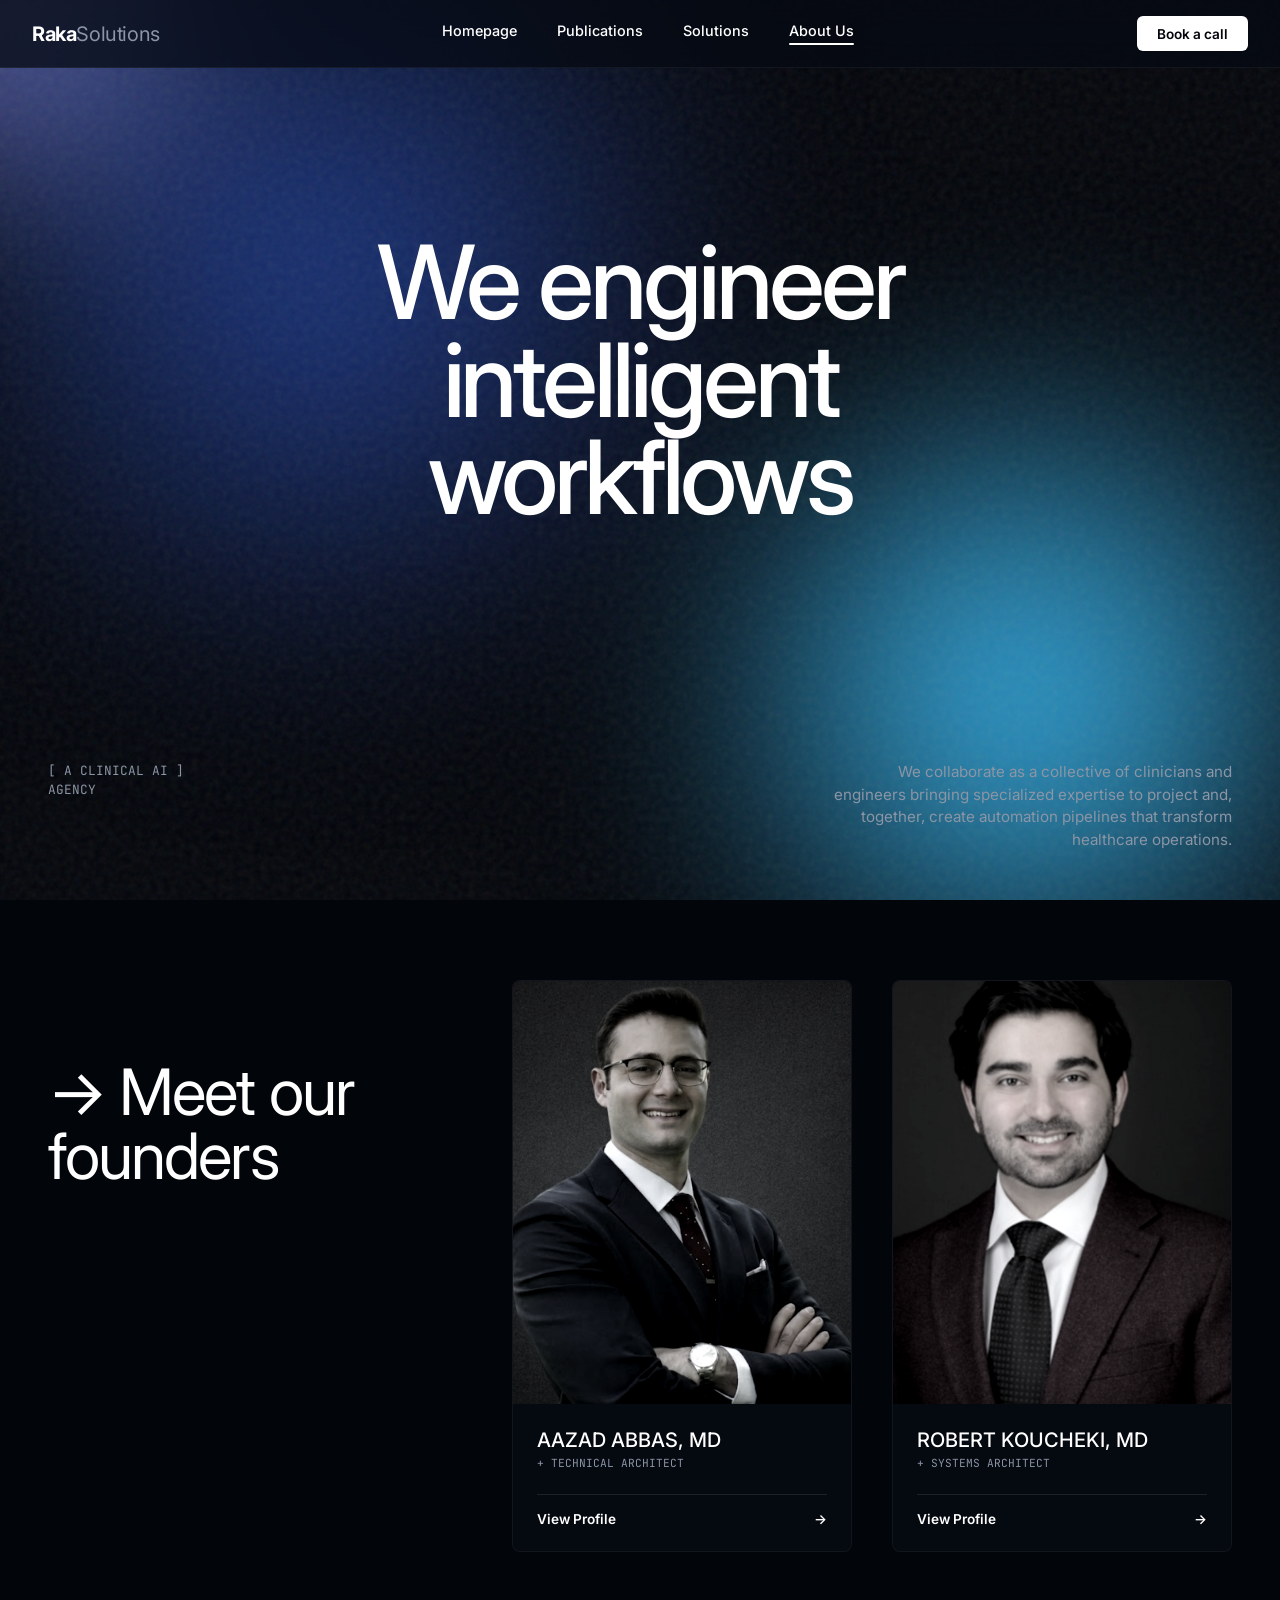
==== about.html @ 071684ee "Initial commit: Raka Solutions marketing site Static multi-page site (home, solutions, publications," ====
<!DOCTYPE html>
<html lang="en">
<head>
    <meta charset="UTF-8">
    <meta name="viewport" content="width=device-width, initial-scale=1.0">
    <title>About Us | RAKA Solutions</title>
    <link rel="stylesheet" href="about.css">
    <link href="https://fonts.googleapis.com/css2?family=Inter:wght@400;500;600;700&family=JetBrains+Mono:wght@400&display=swap" rel="stylesheet">
    <link rel="stylesheet" href="https://cdnjs.cloudflare.com/ajax/libs/font-awesome/6.4.0/css/all.min.css">
</head>
<body>

    <header class="navbar" id="navbar">
      <div class="nav-container">
        <a href="index.html" class="logo">Raka<span>Solutions</span></a>
        <nav class="nav-links">
          <a href="home.html">Homepage</a>
          <a href="publications.html">Publications</a>
          <div class="nav-item">
            <a href="solutions.html">Solutions</a>
            <div class="mega-menu">
              <div class="mega-menu-grid">
                <a class="mega-menu-item" href="solutions.html#chatbots">
                  <span class="mega-menu-icon"><i class="fa-solid fa-comment-dots"></i></span>
                  <span class="mega-menu-text">
                    <strong>Custom AI Chatbots</strong>
                    <span>Trained on your data, handling support around the clock.</span>
                  </span>
                </a>
                <a class="mega-menu-item" href="solutions.html#agents">
                  <span class="mega-menu-icon"><i class="fa-solid fa-diagram-project"></i></span>
                  <span class="mega-menu-text">
                    <strong>Intelligent Workflow Agents</strong>
                    <span>Automates the multi-step busywork behind the scenes.</span>
                  </span>
                </a>
                <a class="mega-menu-item" href="solutions.html#analysis">
                  <span class="mega-menu-icon"><i class="fa-solid fa-chart-line"></i></span>
                  <span class="mega-menu-text">
                    <strong>Market & Operational Analytics</strong>
                    <span>Turns raw data into reports you can act on.</span>
                  </span>
                </a>
                <a class="mega-menu-item" href="solutions.html#security">
                  <span class="mega-menu-icon"><i class="fa-solid fa-shield-halved"></i></span>
                  <span class="mega-menu-text">
                    <strong>Trust & Security</strong>
                    <span>Isolated deployments, audit logs, and compliance.</span>
                  </span>
                </a>
              </div>
              <div class="mega-menu-footer">
                <a href="solutions.html" class="mega-menu-cta">View all solutions →</a>
              </div>
            </div>
          </div>
          <a href="about.html" class="active">About Us</a>
        </nav>
        <a href="contact.html" class="btn-primary">Book a call</a>
      </div>
    </header>

    <main>
        <section class="hero">
            <div class="fluid-bg">
                <div class="interactive-blob" id="cursorBlob"></div>
                <div class="static-blob blob-1"></div>
                <div class="static-blob blob-2"></div>
            </div>
            <div class="noise-overlay"></div>

            <div class="hero-content">
                <h1>We engineer<br>intelligent<br>workflows</h1>
            </div>
            <div class="hero-footer">
                <div class="footer-col">
                    <p>[ A CLINICAL AI ]<br>AGENCY</p>
                </div>
                <div class="footer-col">
                    <p>We collaborate as a collective of clinicians and engineers bringing specialized expertise to project and, together, create automation pipelines that transform healthcare operations.</p>
                </div>
            </div>
        </section>

        <section class="team-section" id="team">
            <div class="video-background">
                <video autoplay loop muted playsinline>
                    <source src="images/pix4.mp4" type="video/mp4">
                </video>
                <div class="video-overlay"></div>
            </div>

            <div class="team-sidebar">
                <div class="sticky-content">
                    <h2>&rarr; Meet our<br>founders</h2>
                </div>
            </div>

           <div class="team-grid">
                
                <div class="team-card" data-founder="aazad">
                    <div class="card-image">
                        <img src="images/abb.png" alt="Aazad Abbas">
                    </div>
                    <div class="card-preview">
                        <h3>AAZAD ABBAS, MD</h3>
                        <p class="role">+ TECHNICAL ARCHITECT</p>
                        <div class="view-profile-btn">View Profile <span>&#8594;</span></div>
                    </div>
                </div>

                <div class="team-card" data-founder="robert">
                    <div class="card-image">
                        <img src="images/r1.png" alt="Robert Koucheki">
                    </div>
                    <div class="card-preview">
                        <h3>ROBERT KOUCHEKI, MD</h3>
                        <p class="role">+ SYSTEMS ARCHITECT</p>
                        <div class="view-profile-btn">View Profile <span>&#8594;</span></div>
                    </div>
                </div>

            </div>
        </section>
    </main>

    <div class="modal-overlay" id="founderModal">
        <div class="modal-container">
            <button class="modal-close" id="closeModal">&times;</button>
            <div class="modal-content" id="modalContent">
                </div>
        </div>
    </div>




    <script src="about.js"></script>
</body>
</html>
---- about.css ----
:root {
    --bg-color: #03050a; /* Deep RAKA Navy */
    --text-main: #ffffff;
    --text-dim: #8b95a5;
    --blob-1: #1e3a8a; /* Deep Blue */
    --blob-2: #38bdf8; /* Cyan Glow */
    --blob-cursor: #818cf8; /* Purple tracking glow */
    --font-sans: 'Inter', sans-serif;
    --font-mono: 'JetBrains Mono', monospace;
}

* {
    margin: 0;
    padding: 0;
    box-sizing: border-box;
}

body {
    background-color: var(--bg-color);
    color: var(--text-main);
    font-family: var(--font-sans);
    overflow-x: hidden;
    -webkit-font-smoothing: antialiased;
}

/* === NAVBAR === */
.navbar {
    position: fixed;
    top: 0px; 
    left: 0; 
    width: 100%;
    z-index: 1000;
    background: rgba(6, 10, 19, 0.75);
    backdrop-filter: blur(16px);
    -webkit-backdrop-filter: blur(16px);
    border-bottom: 1px solid rgba(255, 255, 255, 0.05);
}

.nav-container {
    max-width: 1400px;
    margin: 0 auto;
    padding: 1rem 2rem;
    display: flex;
    justify-content: space-between;
    align-items: center;
}

.logo {
    color: var(--text-main);
    text-decoration: none;
    font-size: 1.25rem;
    font-weight: 700;
    letter-spacing: -0.02em;
}
.logo span { font-weight: 400; color: var(--text-dim); }

.nav-links { display: flex; gap: 2.5rem; }
.nav-links a {
    position: relative;
    color: var(--text-main);
    text-decoration: none;
    font-size: 0.9rem;
    font-weight: 500;
    transition: color 0.2s ease;
    padding-bottom: 0.35rem;
}
.nav-links a:hover { color: var(--blob-2); }

.nav-links a::after {
    content: '';
    position: absolute;
    left: 0;
    bottom: 0;
    width: 100%;
    height: 2px;
    background: var(--blob-2);
    border-radius: 2px;
    transform: scaleX(0);
    transform-origin: left;
    transition: transform 0.3s cubic-bezier(0.16, 1, 0.3, 1);
}

.nav-links a:hover::after { transform: scaleX(1); }

.nav-links a.active { color: var(--text-main); }
.nav-links a.active::after { transform: scaleX(1); background: var(--text-main); }

.btn-primary {
    background-color: var(--text-main);
    color: var(--bg-color);
    text-decoration: none;
    padding: 0.6rem 1.25rem;
    border-radius: 6px;
    font-size: 0.85rem;
    font-weight: 600;
    transition: transform 0.2s ease, box-shadow 0.2s ease;
}
.btn-primary:hover {
    transform: translateY(-2px);
    box-shadow: 0 8px 20px rgba(255, 255, 255, 0.15);
}

@media (max-width: 900px) { .nav-links { display: none; } }

/* --- SOLUTIONS MEGA MENU --- */
.nav-item { position: relative; display: inline-flex; align-items: center; }

.nav-item::before {
    content: '';
    position: absolute;
    top: 100%;
    left: 0;
    width: 400px;
    height: 22px;
    z-index: 1001;
}

.mega-menu {
    position: absolute;
    top: calc(100% + 22px);
    left: 0;
    transform: translateY(8px);
    width: 400px;
    background: rgba(3, 5, 10, 0.98);
    border: 1px solid rgba(255, 255, 255, 0.08);
    border-radius: 18px;
    box-shadow: 0 30px 60px rgba(0, 0, 0, 0.5);
    backdrop-filter: blur(20px);
    padding: 1.25rem;
    opacity: 0;
    visibility: hidden;
    pointer-events: none;
    transition: opacity 0.2s ease, transform 0.2s ease, visibility 0.2s;
    z-index: 1002;
}

.nav-item:hover .mega-menu,
.nav-item:focus-within .mega-menu {
    opacity: 1;
    visibility: visible;
    pointer-events: auto;
    transform: translateY(0);
}

.mega-menu-grid { display: flex; flex-direction: column; gap: 0.35rem; }

.nav-links .mega-menu a::after { display: none; }

.mega-menu-item {
    display: flex;
    align-items: center;
    gap: 0.9rem;
    padding: 0.85rem;
    min-height: 100px;
    border-radius: 12px;
    transition: background 0.2s ease;
}
.nav-links .mega-menu-item {
    padding-bottom: 0.85rem;
}
.mega-menu-item:hover { background: rgba(255, 255, 255, 0.05); }

.mega-menu-icon {
    flex-shrink: 0;
    width: 36px;
    height: 36px;
    display: flex;
    align-items: center;
    justify-content: center;
    font-size: 0.95rem;
    color: var(--text-main);
    background: rgba(255, 255, 255, 0.06);
    border: 1px solid rgba(255, 255, 255, 0.14);
    border-radius: 9px;
}

.mega-menu-text strong {
    display: block;
    color: var(--text-main);
    font-size: 0.92rem;
    font-weight: 600;
    margin-bottom: 0.2rem;
}
.mega-menu-text span {
    display: block;
    color: var(--text-dim);
    font-size: 0.8rem;
    line-height: 1.45;
}

.mega-menu-footer {
    margin-top: 0.75rem;
    padding-top: 1rem;
    border-top: 1px solid rgba(255, 255, 255, 0.07);
    display: flex;
    justify-content: flex-end;
}

.mega-menu-cta {
    display: inline-flex;
    align-items: center;
    gap: 0.4rem;
    color: var(--blob-2);
    font-size: 0.85rem;
    font-weight: 600;
    text-decoration: none;
    padding-bottom: 0;
}
.mega-menu-cta:hover { color: var(--text-main); }

@media (max-width: 900px) { .mega-menu { display: none; } }

/* === HERO SECTION (BLOBS & GRAIN) === */
.hero {
    position: relative; /* Crucial: confines absolute backgrounds to this section */
    height: 100vh;
    display: flex;
    flex-direction: column;
    justify-content: center;
    padding: 0 3rem;
    overflow: hidden; /* Keeps the blur from spilling out */
    background: var(--bg-color);
}

/* Changed from fixed to absolute */
.noise-overlay {
    position: absolute;
    top: 0; left: 0;
    width: 100%; height: 100%;
    pointer-events: none;
    z-index: 2;
    opacity: 0.08;
    background-image: url("data:image/svg+xml,%3Csvg viewBox='0 0 200 200' xmlns='http://www.w3.org/2000/svg'%3E%3Cfilter id='noiseFilter'%3E%3CfeTurbulence type='fractalNoise' baseFrequency='0.65' numOctaves='3' stitchTiles='stitch'/%3E%3C/filter%3E%3Crect width='100%25' height='100%25' filter='url(%23noiseFilter)'/%3E%3C/svg%3E");
}

/* Changed from fixed to absolute */
.fluid-bg {
    position: absolute;
    top: 0; left: 0;
    width: 100%; height: 100%;
    z-index: 1;
    filter: blur(90px); 
}

.static-blob, .interactive-blob {
    position: absolute;
    border-radius: 50%;
    mix-blend-mode: screen;
}

.static-blob.blob-1 {
    width: 70vw; height: 70vw;
    background: radial-gradient(circle, var(--blob-1) 0%, transparent 70%);
    top: -20%; left: -10%;
    animation: breathe 12s infinite alternate ease-in-out;
}

.static-blob.blob-2 {
    width: 60vw; height: 60vw;
    background: radial-gradient(circle, var(--blob-2) 0%, transparent 70%);
    bottom: -20%; right: -10%;
    animation: breathe 15s infinite alternate-reverse ease-in-out;
}

.interactive-blob {
    width: 40vw; height: 40vw;
    background: radial-gradient(circle, var(--blob-cursor) 0%, transparent 70%);
    top: 0; left: 0;
    transform: translate(-50%, -50%);
    opacity: 0.8;
}

@keyframes breathe {
    0% { transform: scale(1) translate(0, 0); }
    100% { transform: scale(1.1) translate(5%, 5%); }
}

.hero-content {
    position: relative;
    z-index: 3;
    flex-grow: 1;
    display: flex;
    align-items: center;
    justify-content: center;
}

.hero h1 {
    font-size: clamp(4rem, 8vw, 10rem);
    line-height: 0.95;
    text-align: center;
    font-weight: 500;
    letter-spacing: -0.04em;
    pointer-events: none;
}

.hero-footer {
    position: relative;
    z-index: 3;
    display: flex;
    justify-content: space-between;
    padding-bottom: 3rem;
    font-family: var(--font-mono);
    font-size: 0.8rem;
    line-height: 1.5;
    text-transform: uppercase;
    color: var(--text-dim);
}

.footer-col:last-child {
    max-width: 400px;
    text-align: right;
    text-transform: none;
    font-family: var(--font-sans);
    font-size: 0.95rem;
}

/* === TEAM SECTION (VIDEO BACKGROUND) === */
.team-section {
    position: relative; /* Crucial: confines absolute backgrounds to this section */
    display: flex;
    padding-bottom: 10rem;
    padding-top: 5rem;
    overflow: hidden; /* Hides scaled video edges */
}

.video-background {
    position: absolute;
    top: 0; left: 0;
    width: 100%; height: 100%;
    z-index: 0; /* Keeps it behind text */
    background-color: var(--bg-color);
}

.video-background video {
    width: 100%; height: 100%;
    object-fit: cover;
    filter: blur(5px); 
    transform: scale(1.1); /* Hides hard edges caused by blur */
}

.video-overlay {
    position: absolute;
    top: 0; left: 0;
    width: 100%; height: 100%;
    background: rgba(3, 5, 10, 0.6); /* Darkens video for contrast */
    z-index: 1;
}

/* Ensure text in the team section sits above the video */
.team-sidebar, .team-grid {
    position: relative;
    z-index: 2; 
}

.team-sidebar {
    width: 40%;
    padding: 0 3rem;
}

.sticky-content {
    position: sticky;
    top: 5rem;
}

.sticky-content h2 {
    font-size: clamp(3rem, 5vw, 6rem);
    line-height: 1;
    font-weight: 400;
    letter-spacing: -0.03em;
}

.team-grid {
    width: 60%;
    padding-right: 3rem;
    display: grid;
    grid-template-columns: 1fr 1fr;
    gap: 2rem;
    margin-top: 0;
}

.team-member {
    display: flex;
    flex-direction: column;
    gap: 1.5rem;
}

.team-member:nth-child(even) { margin-top: 8rem; }

.member-image {
    width: 100%;
    aspect-ratio: 3/4;
    overflow: hidden;
}

.member-image img {
    width: 100%; height: 100%;
    object-fit: cover;
    filter: contrast(1.1) saturate(0.9);
}

.member-info h3 {
    font-size: 1.5rem;
    font-weight: 400;
    letter-spacing: -0.02em;
    margin-bottom: 0.5rem;
}

.member-info .role {
    font-family: var(--font-mono);
    font-size: 0.75rem;
    color: var(--text-dim);
    margin-bottom: 1rem;
}

.member-info .bio {
    font-size: 0.9rem;
    color: #a1a1aa;
    line-height: 1.6;
}

/* Responsiveness */
@media (max-width: 900px) {
    .team-section { flex-direction: column; padding-top: 2rem; }
    .team-sidebar { width: 100%; margin-bottom: 4rem; }
    .sticky-content { position: relative; top: 0; }
    .team-grid { width: 100%; padding-left: 3rem; grid-template-columns: 1fr; margin-top: 0; }
    .team-member:nth-child(even) { margin-top: 0; }
    .hero-footer { flex-direction: column; gap: 2rem; text-align: center; }
    .footer-col:last-child { text-align: center; margin: 0 auto; }
}

/* === HIGH-TECH TEAM CARDS === */
.team-grid {
    width: 60%;
    padding-right: 3rem;
    display: grid;
    grid-template-columns: 1fr 1fr;
    gap: 2.5rem;
    margin-top: 0;
}

.team-card {
    background: rgba(10, 15, 25, 0.4);
    border: 1px solid rgba(255, 255, 255, 0.05);
    border-radius: 8px;
    overflow: hidden;
    cursor: pointer;
    transition: all 0.4s cubic-bezier(0.16, 1, 0.3, 1);
    /* Entry animation starting state */
    opacity: 0;
    transform: translateY(40px);
}

.team-card.is-visible {
    opacity: 1;
    transform: translateY(0);
}

.team-card:nth-child(2) {
    transition-delay: 0.15s;
}

/* Hover "Marking" Effect */
.team-card:hover {
    border-color: var(--blob-2); /* Cyan border */
    box-shadow: 0 10px 30px rgba(56, 189, 248, 0.1);
    transform: translateY(-5px);
    background: rgba(10, 15, 25, 0.8);
}

.card-image {
    width: 100%;
    aspect-ratio: 4/5;
    overflow: hidden;
}

.card-image img {
    width: 100%;
    height: 100%;
    object-fit: cover;
    filter: grayscale(80%) contrast(1.2);
    transition: filter 0.5s ease, transform 0.5s ease;
}

.team-card:hover .card-image img {
    filter: grayscale(0%) contrast(1.1);
    transform: scale(1.05);
}

.card-preview {
    padding: 1.5rem;
}

.card-preview h3 {
    font-size: 1.25rem;
    font-weight: 500;
    margin-bottom: 0.25rem;
}

.card-preview .role {
    font-family: var(--font-mono);
    font-size: 0.7rem;
    color: var(--text-dim);
    margin-bottom: 1.5rem;
}

.view-profile-btn {
    font-size: 0.85rem;
    font-weight: 600;
    color: var(--text-main);
    display: flex;
    justify-content: space-between;
    align-items: center;
    border-top: 1px solid rgba(255, 255, 255, 0.1);
    padding-top: 1rem;
    transition: color 0.3s ease;
}

.team-card:hover .view-profile-btn {
    color: var(--blob-2);
}

/* === BLURRED MODAL POPUP === */
.modal-overlay {
    position: fixed;
    top: 0;
    left: 0;
    width: 100vw;
    height: 100vh;
    background: rgba(3, 5, 10, 0.7);
    backdrop-filter: blur(20px); /* The heavy background blur */
    -webkit-backdrop-filter: blur(20px);
    z-index: 9999;
    display: flex;
    justify-content: center;
    align-items: center;
    opacity: 0;
    pointer-events: none; /* Hidden by default */
    transition: opacity 0.6s cubic-bezier(0.16, 1, 0.3, 1);
}

.modal-overlay.active {
    opacity: 1;
    pointer-events: auto;
}

.modal-container {
    background: #060913; /* Solid dark background for text legibility */
    border: 1px solid rgba(255, 255, 255, 0.1);
    border-radius: 12px;
    width: 90%;
    max-width: 1000px;
    max-height: 85vh;
    overflow-y: auto;
    position: relative;
    opacity: 0;
    transform: scale(0.9) translateY(30px);
    transition: transform 0.6s cubic-bezier(0.19, 1, 0.22, 1), opacity 0.45s ease-out;
    box-shadow: 0 25px 50px rgba(0, 0, 0, 0.5);
    will-change: transform, opacity;
}

.modal-overlay.active .modal-container {
    opacity: 1;
    transform: scale(1) translateY(0);
}

.modal-close {
    position: absolute;
    top: 1.5rem;
    right: 1.5rem;
    background: none;
    border: none;
    color: var(--text-main);
    font-size: 2rem;
    cursor: pointer;
    line-height: 1;
    z-index: 10;
    transition: color 0.2s ease;
}

.modal-close:hover {
    color: var(--blob-2);
}

/* Modal Inner Layout (Split Screen) */
.modal-split {
    display: flex;
    flex-direction: row;
}

.modal-left {
    width: 45%;
    position: relative;
}

.modal-left img {
    width: 100%;
    height: 100%;
    object-fit: cover;
    display: block;
}

.modal-right {
    width: 55%;
    padding: 4rem 3rem;
    display: flex;
    flex-direction: column;
    justify-content: center;
}

.modal-right h2 {
    font-size: 2.5rem;
    margin-bottom: 0.5rem;
    line-height: 1.1;
}

.modal-right .modal-role {
    font-family: var(--font-mono);
    color: var(--blob-2);
    font-size: 0.85rem;
    margin-bottom: 2rem;
}

.modal-right p {
    color: var(--text-dim);
    line-height: 1.7;
    margin-bottom: 1.5rem;
    font-size: 0.95rem;
}

.modal-gallery {
    display: flex;
    gap: 1rem;
    margin-top: 2rem;
}

.modal-gallery img {
    width: 80px;
    height: 80px;
    border-radius: 4px;
    object-fit: cover;
    border: 1px solid rgba(255, 255, 255, 0.1);
}

/* Responsive Modal */
@media (max-width: 900px) {
    .team-grid { width: 100%; padding: 0 2rem; grid-template-columns: 1fr; margin-top: 0; }
    .team-card:nth-child(2) { margin-top: 0; }
    .modal-split { flex-direction: column; }
    .modal-left { width: 100%; height: 300px; }
    .modal-right { width: 100%; padding: 2rem; }
}
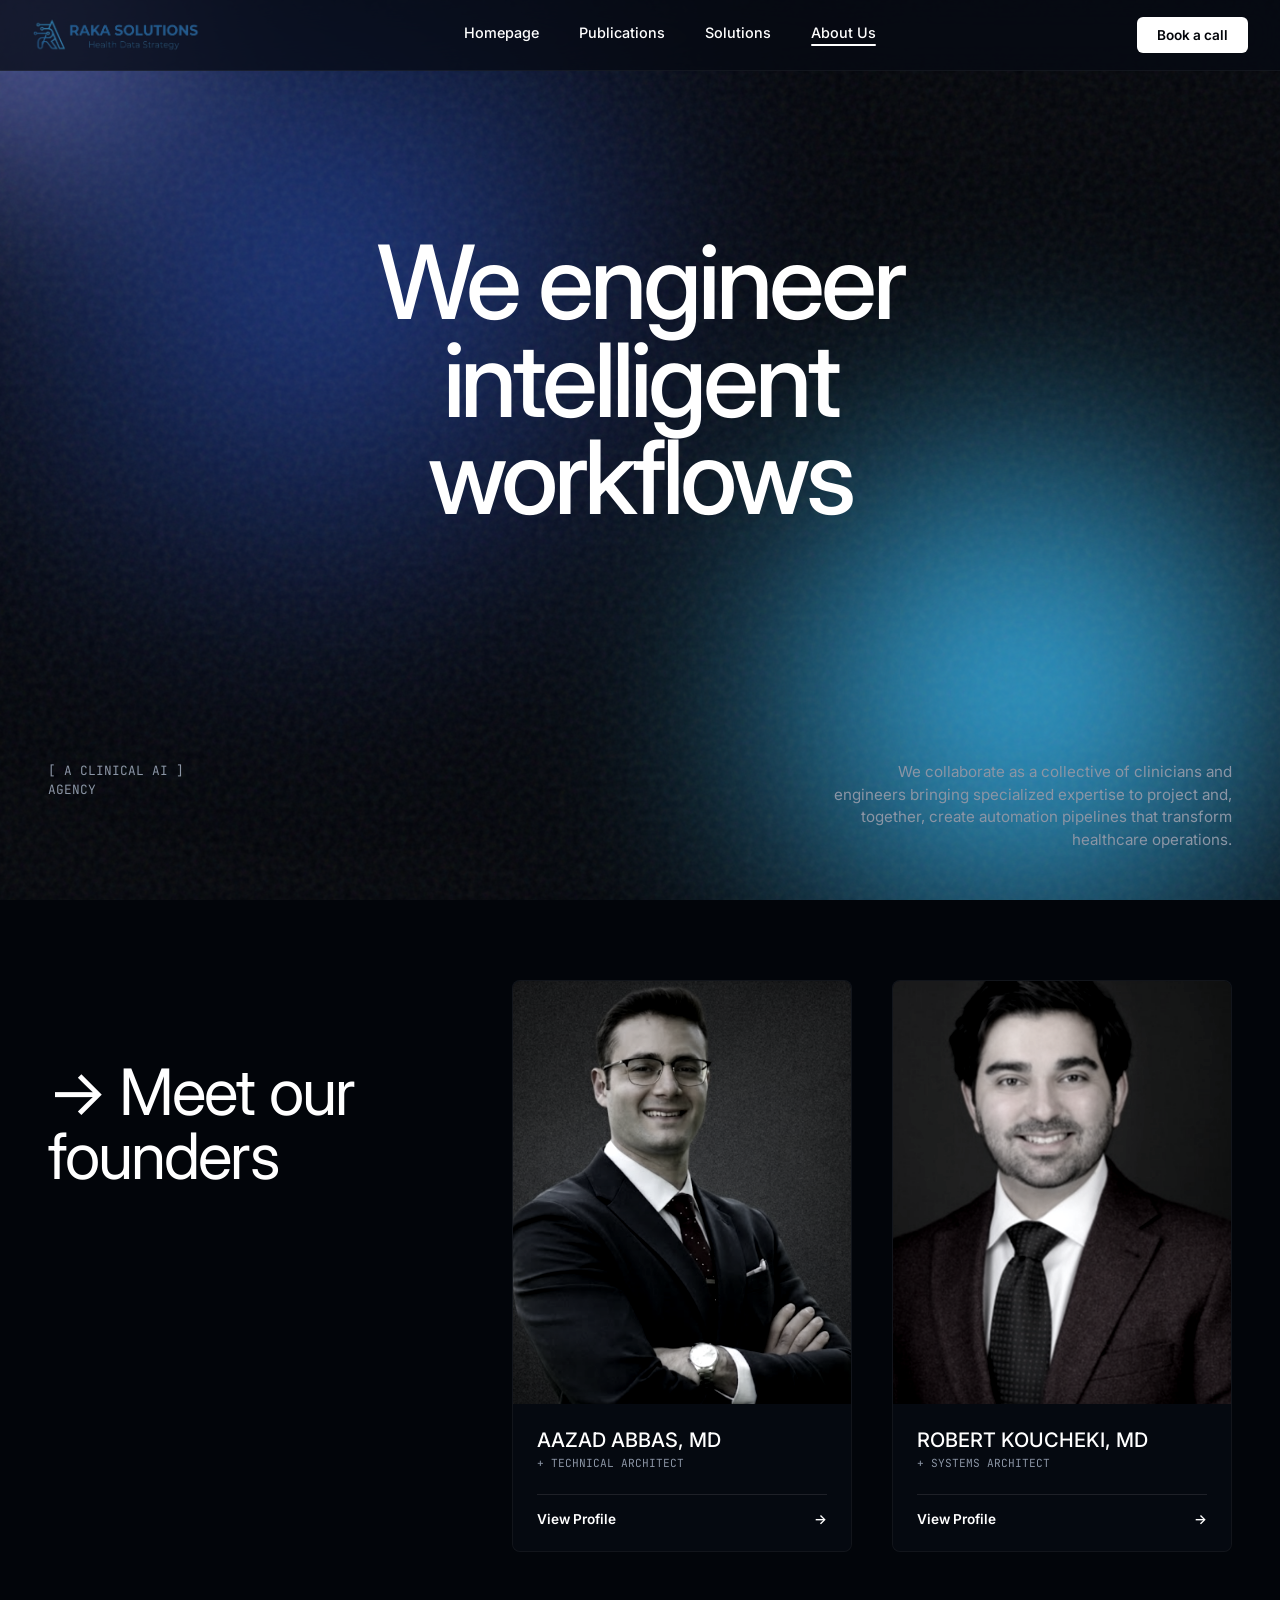
==== commit c90fad16: "Replace text wordmark with the Raka Solutions logo image in the navbar Added a transparent-backgroun" ====
--- a/about.html
+++ b/about.html
@@ -12,7 +12,7 @@
 
     <header class="navbar" id="navbar">
       <div class="nav-container">
-        <a href="index.html" class="logo">Raka<span>Solutions</span></a>
+        <a href="index.html" class="logo"><img src="images/rakalogo-transparent.png" alt="Raka Solutions"></a>
         <nav class="nav-links">
           <a href="home.html">Homepage</a>
           <a href="publications.html">Publications</a>
--- a/about.css
+++ b/about.css
@@ -51,8 +51,11 @@
     font-size: 1.25rem;
     font-weight: 700;
     letter-spacing: -0.02em;
+    display: inline-flex;
+    align-items: center;
 }
 .logo span { font-weight: 400; color: var(--text-dim); }
+.logo img { height: 38px; width: auto; display: block; }
 
 .nav-links { display: flex; gap: 2.5rem; }
 .nav-links a {
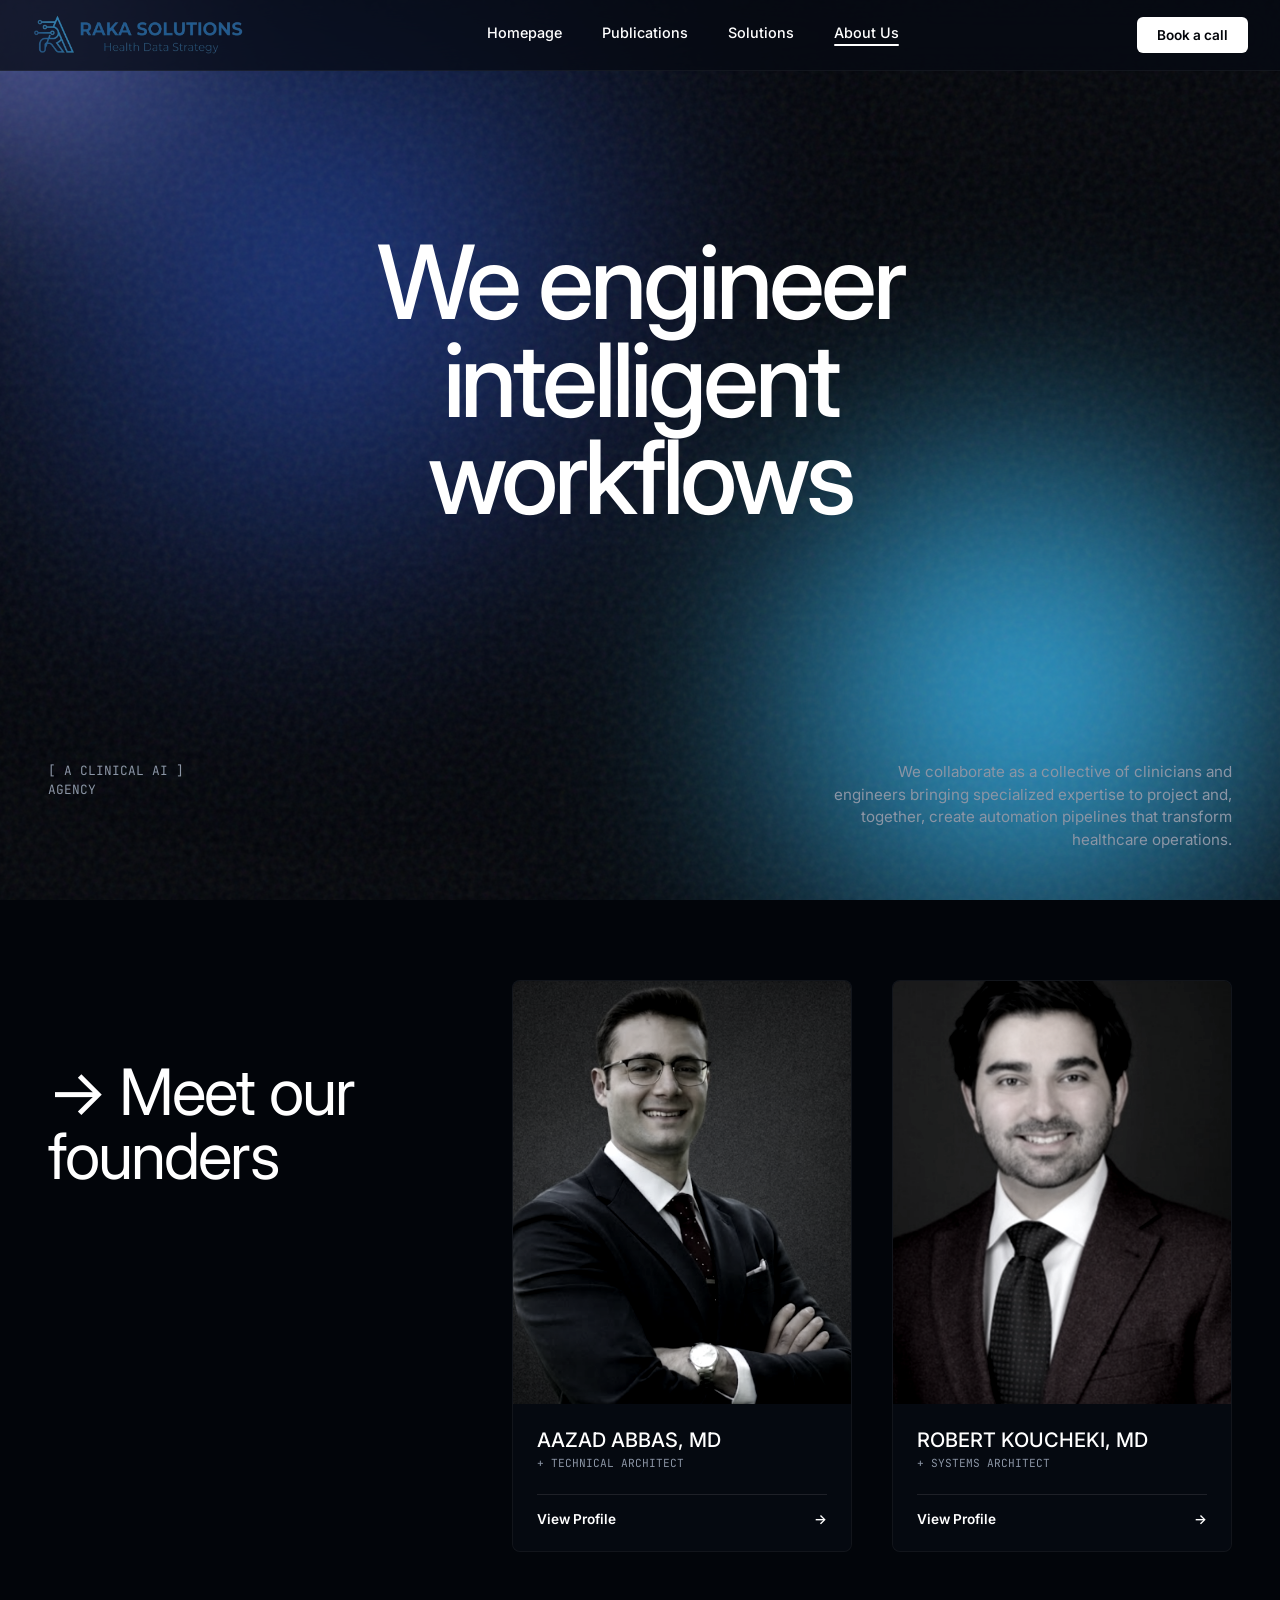
==== commit e1c473ce: "Add social preview metadata and enlarge the navbar logo - Open Graph/Twitter Card tags on every page" ====
--- a/about.html
+++ b/about.html
@@ -4,6 +4,17 @@
     <meta charset="UTF-8">
     <meta name="viewport" content="width=device-width, initial-scale=1.0">
     <title>About Us | RAKA Solutions</title>
+
+    <meta property="og:type" content="website">
+    <meta property="og:url" content="https://kisaanr.github.io/about.html">
+    <meta property="og:title" content="About Us | Raka Solutions">
+    <meta property="og:description" content="Meet the team engineering intelligent workflows and custom AI for growing businesses.">
+    <meta property="og:image" content="https://kisaanr.github.io/images/og-image.png">
+    <meta name="twitter:card" content="summary_large_image">
+    <meta name="twitter:title" content="About Us | Raka Solutions">
+    <meta name="twitter:description" content="Meet the team engineering intelligent workflows and custom AI for growing businesses.">
+    <meta name="twitter:image" content="https://kisaanr.github.io/images/og-image.png">
+
     <link rel="stylesheet" href="about.css">
     <link href="https://fonts.googleapis.com/css2?family=Inter:wght@400;500;600;700&family=JetBrains+Mono:wght@400&display=swap" rel="stylesheet">
     <link rel="stylesheet" href="https://cdnjs.cloudflare.com/ajax/libs/font-awesome/6.4.0/css/all.min.css">
--- a/about.css
+++ b/about.css
@@ -39,7 +39,7 @@
 .nav-container {
     max-width: 1400px;
     margin: 0 auto;
-    padding: 1rem 2rem;
+    padding: 11px 2rem;
     display: flex;
     justify-content: space-between;
     align-items: center;
@@ -55,7 +55,7 @@
     align-items: center;
 }
 .logo span { font-weight: 400; color: var(--text-dim); }
-.logo img { height: 38px; width: auto; display: block; }
+.logo img { height: 48px; width: auto; display: block; }
 
 .nav-links { display: flex; gap: 2.5rem; }
 .nav-links a {
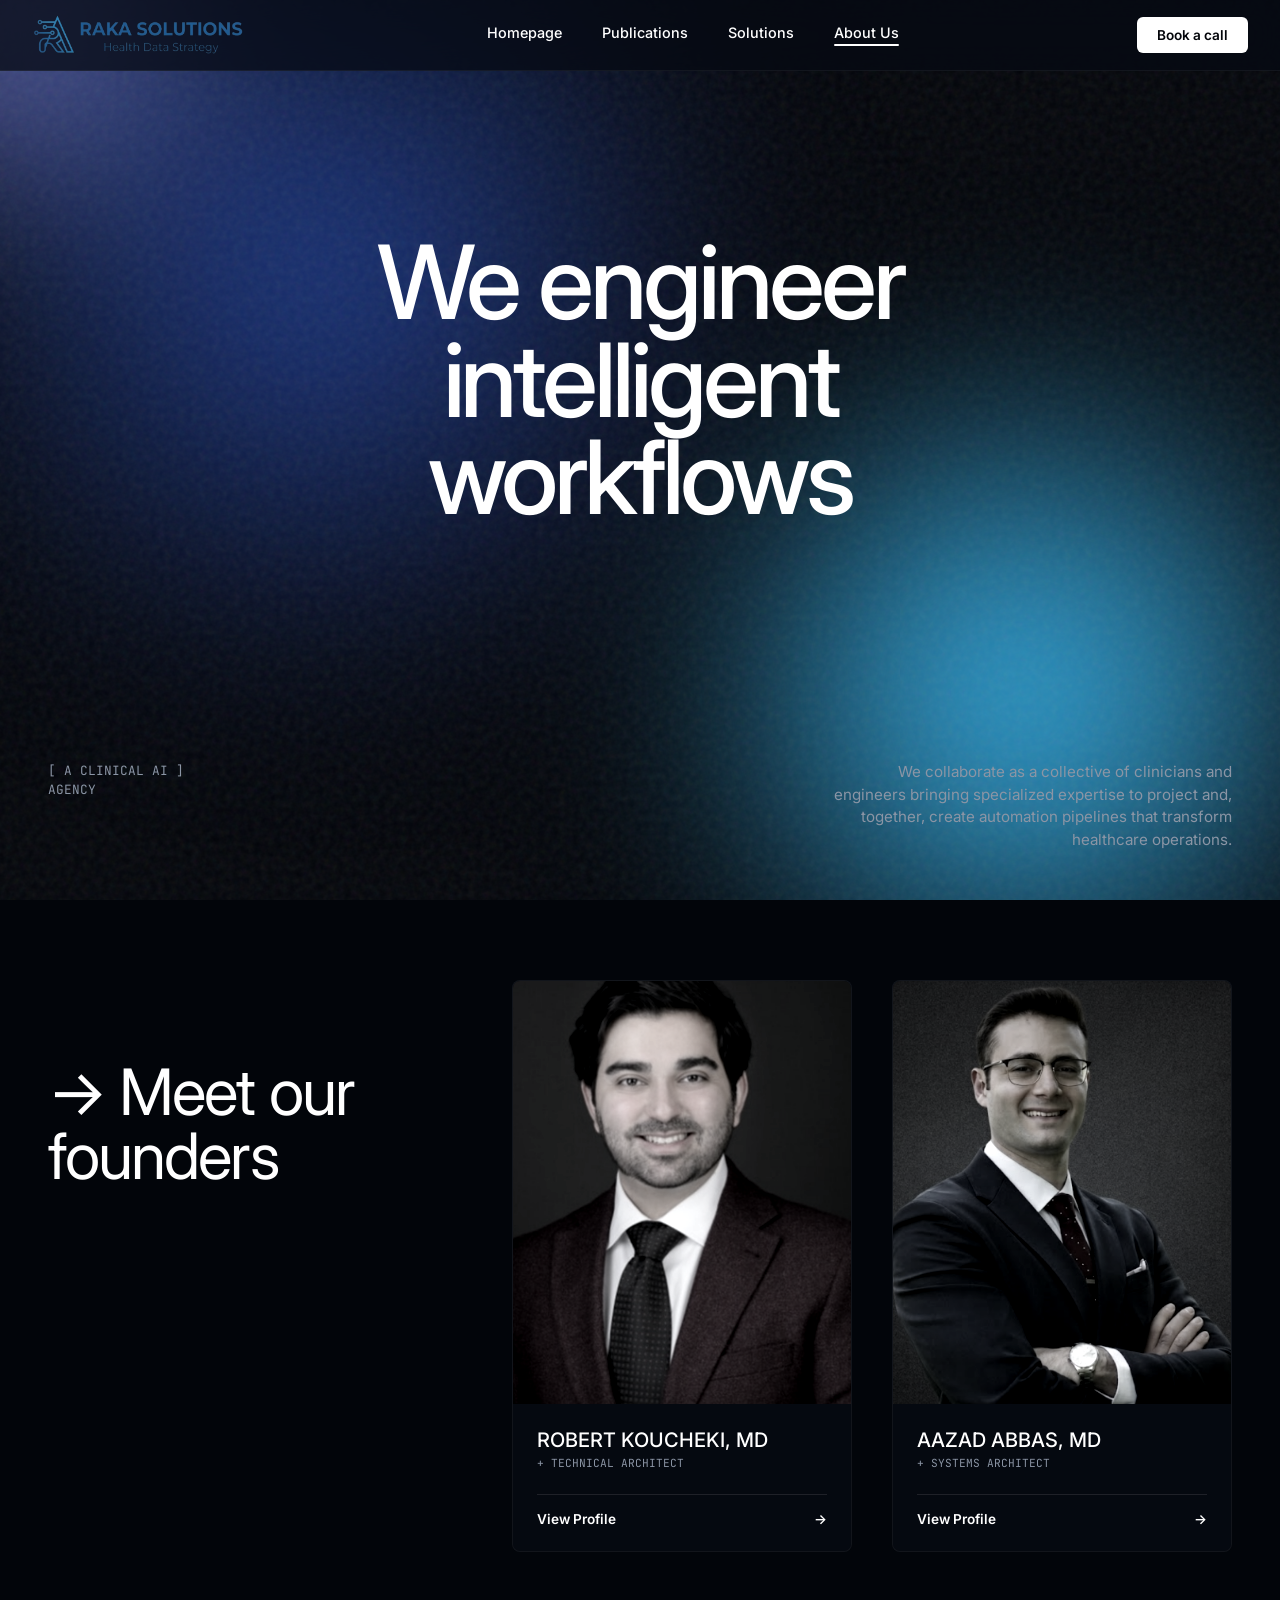
==== commit fd3a8271: "Refresh site footers/navbars, hero, publications UX, and SEO basics - Add matching logo-image footer" ====
--- a/about.html
+++ b/about.html
@@ -4,6 +4,7 @@
     <meta charset="UTF-8">
     <meta name="viewport" content="width=device-width, initial-scale=1.0">
     <title>About Us | RAKA Solutions</title>
+    <meta name="description" content="Meet the team engineering intelligent workflows and custom AI for growing healthcare businesses at Raka Solutions.">
 
     <meta property="og:type" content="website">
     <meta property="og:url" content="https://kisaanr.github.io/about.html">
@@ -108,6 +109,18 @@
             </div>
 
            <div class="team-grid">
+
+               <div class="team-card" data-founder="robert">
+                    <div class="card-image">
+                        <img src="images/r1.png" alt="Robert Koucheki">
+                    </div>
+                    <div class="card-preview">
+                        <h3>ROBERT KOUCHEKI, MD</h3>
+                        <p class="role">+ TECHNICAL ARCHITECT</p>
+                        <div class="view-profile-btn">View Profile <span>&#8594;</span></div>
+                    </div>
+                </div>
+
                 
                 <div class="team-card" data-founder="aazad">
                     <div class="card-image">
@@ -115,22 +128,12 @@
                     </div>
                     <div class="card-preview">
                         <h3>AAZAD ABBAS, MD</h3>
-                        <p class="role">+ TECHNICAL ARCHITECT</p>
-                        <div class="view-profile-btn">View Profile <span>&#8594;</span></div>
-                    </div>
-                </div>
-
-                <div class="team-card" data-founder="robert">
-                    <div class="card-image">
-                        <img src="images/r1.png" alt="Robert Koucheki">
-                    </div>
-                    <div class="card-preview">
-                        <h3>ROBERT KOUCHEKI, MD</h3>
                         <p class="role">+ SYSTEMS ARCHITECT</p>
                         <div class="view-profile-btn">View Profile <span>&#8594;</span></div>
                     </div>
                 </div>
 
+             
             </div>
         </section>
     </main>
